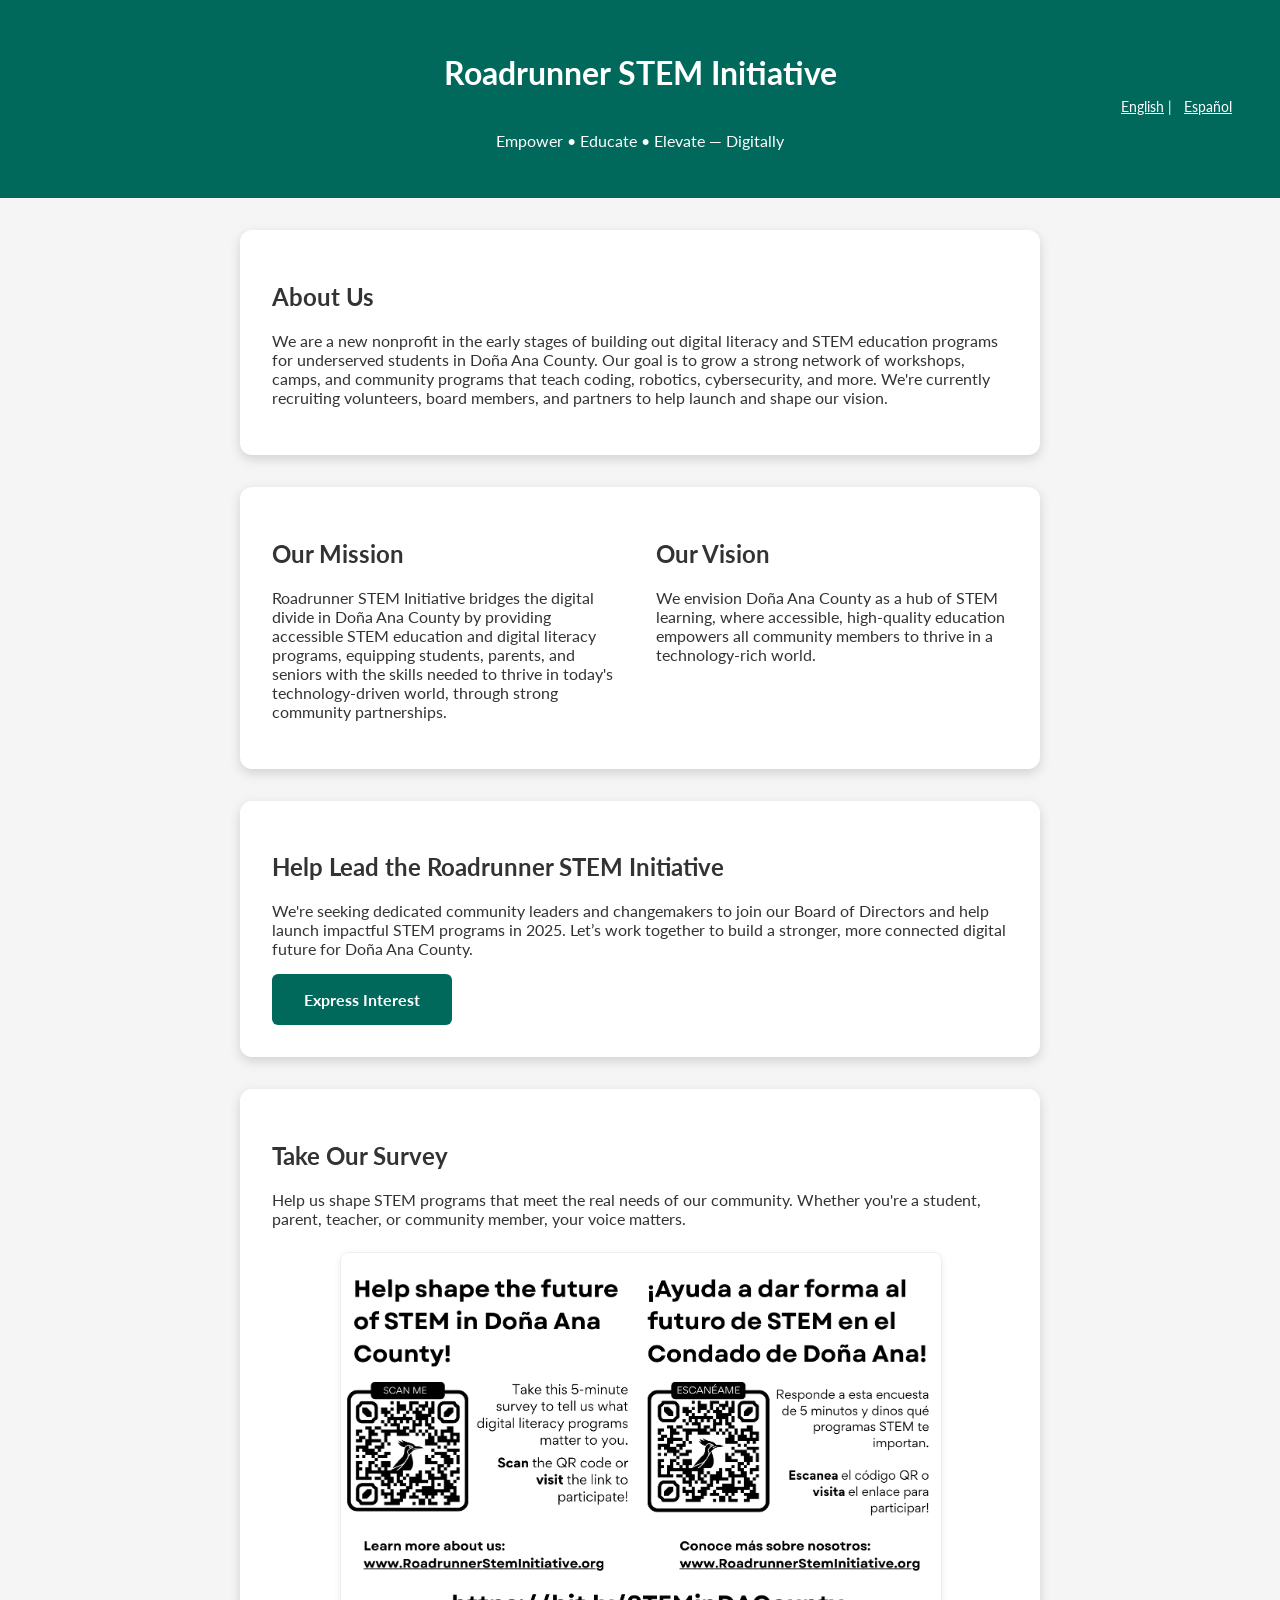
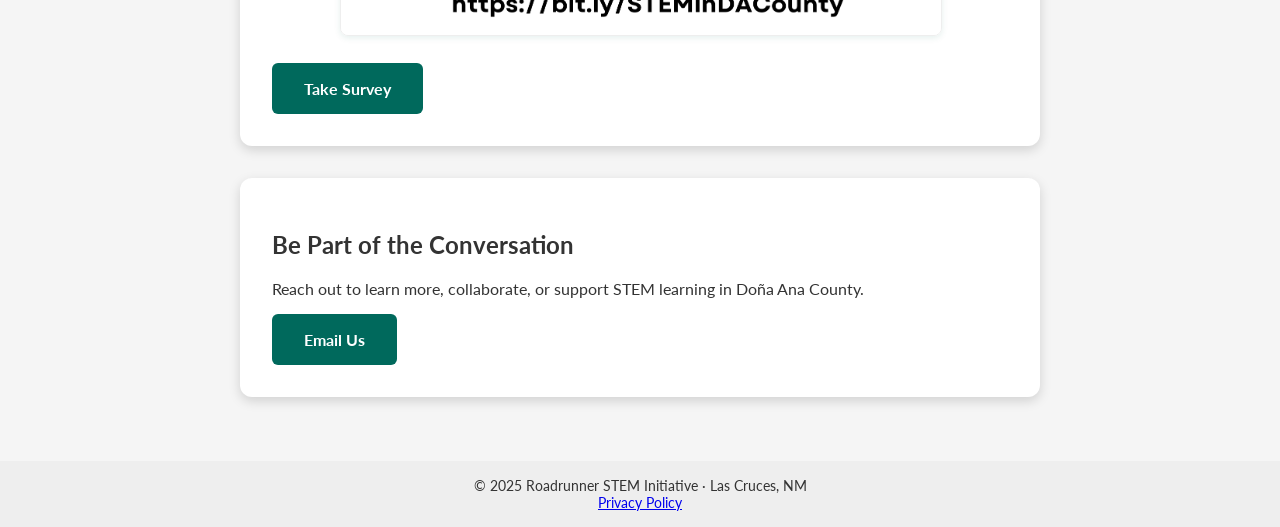
==== index.html @ 360e5752 "update 3" ====
<!DOCTYPE html>
<html lang="en">
<head>
  <meta charset="UTF-8" />
  <meta name="viewport" content="width=device-width, initial-scale=1.0" />
  <title>Roadrunner STEM Initiative</title>
  <link rel="icon" type="image/png" href="assets/icons/favicon.png">
  <!-- SEO Meta Tags – English -->
<meta name="description" content="Roadrunner STEM Initiative is a nonprofit in Las Cruces, NM providing digital literacy, coding, and STEM education programs for youth and families across Doña Ana County.">
<meta name="keywords" content="Las Cruces STEM programs, Doña Ana County nonprofit, youth tech education, digital literacy Las Cruces, free coding camps, middle school robotics, computer skills for families, STEM workshops New Mexico, afterschool STEM programs, digital safety education">
<meta name="author" content="Roadrunner STEM Initiative">
  <link href="https://fonts.googleapis.com/css2?family=Lato:wght@400;700&display=swap" rel="stylesheet">
  <link rel="stylesheet" href="style.css">
</head>
<body>
  <header>
    <h1>Roadrunner STEM Initiative</h1><div class="language-switch">
  <a href="index.html">English</a> | <a href="index-es.html">Español</a>
</div>
    <p>Empower • Educate • Elevate — Digitally</p>
  </header>

  <main>
    <section class="aboutus-section">
      <h2>About Us</h2>
      <p>
        We are a new nonprofit in the early stages of building out digital literacy and STEM education programs for underserved students in Doña Ana County. Our goal is to grow a strong network of workshops, camps, and community programs that teach coding, robotics, cybersecurity, and more. We're currently recruiting volunteers, board members, and partners to help launch and shape our vision.
      </p>
    </section>

    <section class="missionvision-section">
      <div>
    <h2>Our Mission</h2>
    <p>
      Roadrunner STEM Initiative bridges the digital divide in Doña Ana County by providing accessible STEM education and digital literacy programs, equipping students, parents, and seniors with the skills needed to thrive in today's technology-driven world, through strong community partnerships.
    </p>
  </div>

  <div>
    <h2>Our Vision</h2>
    <p>
      We envision Doña Ana County as a hub of STEM learning, where accessible, high-quality education empowers all community members to thrive in a technology-rich world.
    </p>
  </div>
</section>

    <section class="boardrecruit-section">
      <h2>Help Lead the Roadrunner STEM Initiative</h2>
      <p>
        We're seeking dedicated community leaders and changemakers to join our Board of Directors and help launch impactful STEM programs in 2025. Let’s work together to build a stronger, more connected digital future for Doña Ana County.
      </p>
      <a href="board-interest.html" class="button">Express Interest</a>
    </section>

    <section class="survey-section">
  <h2>Take Our Survey</h2>
  <p>
    Help us shape STEM programs that meet the real needs of our community. Whether you're a student, parent, teacher, or community member, your voice matters.
  </p>
  <div class="survey-image-container">
    <img src="/assets/surveys/SteminDAcountysuvey.png" 
         alt="STEM Community Survey: Scan QR code"
         width="600"
         class="survey-image">
  </div>
  <a href="https://forms.gle/hKJ4FtkLKgRzdd2U7" target="_blank" class="button">Take Survey</a>
</section>

    <section class="contactus-section">
  <h2>Be Part of the Conversation</h2>
  <p>
    Reach out to learn more, collaborate, or support STEM learning in Doña Ana County.
  </p>
  <a href="mailto:contact@roadrunnersteminitiative.org" class="button">Email Us</a>
</section>

  </main>

  <footer>
  &copy; 2025 Roadrunner STEM Initiative · Las Cruces, NM<br>
  <a href="privacy.html">Privacy Policy</a>
</footer>
</body>
</html>
---- style.css ----
/* Main site styles */
body {
  font-family: 'Lato', sans-serif;
  margin: 0;
  padding: 0;
  background: #f5f5f5;
  color: #333;
}

/* Header styles */
header {
  background: #00695c;
  color: white;
  padding: 2rem;
  text-align: center;
}

/* Main content container */
main {
  padding: 2rem;
  max-width: 800px;
  margin: auto;
}

/* Section card styling */
.aboutus-section,
.missionvision-section,
.boardrecruit-section,
.survey-section,
.contactus-section,
.interestform-section {
  background: white;
  padding: 2rem;
  margin-bottom: 2rem;
  border-radius: 12px;
  box-shadow: 0 4px 12px rgba(0, 0, 0, 0.15);
}

/* Button styles */
.button {
  display: inline-block;
  background: #00695c;
  color: white;
  padding: 1rem 2rem;
  text-decoration: none;
  border-radius: 6px;
  font-weight: bold;
  transition: background 0.3s ease;
}
.button:hover {
  background: #004d40;
}

/* Footer styles */
footer {
  text-align: center;
  padding: 1rem;
  background: #eee;
  font-size: 0.9rem;
}

/* Mission/Vision flex layout */
.missionvision-section {
  display: flex;
  flex-wrap: wrap;
  gap: 2rem;
}
.missionvision-section > div {
  flex: 1;
  min-width: 280px;
}

/* Form elements */
form {
  display: flex;
  flex-direction: column;
}
form label {
  font-weight: bold;
  margin-bottom: 0.5rem;
  display: block;
}
form input,
form select,
form textarea {
  width: 100%;
  padding: 0.75rem;
  margin-bottom: 1rem;
  border: 1px solid #ccc;
  border-radius: 6px;
  font-size: 1rem;
  font-family: 'Lato', sans-serif;
}
form button {
  align-self: flex-start;
  background-color: #00695c;
  color: white;
  padding: 0.75rem 1.5rem;
  border: none;
  border-radius: 6px;
  font-size: 1rem;
  cursor: pointer;
}
form button:hover {
  background-color: #004d40;
}

/* Language switcher */
.language-switch {
  text-align: right;
  margin-top: -1rem;
  margin-right: 1rem;
  font-size: 0.9rem;
}
.language-switch a {
  color: white;
  text-decoration: underline;
  margin-left: 0.5rem;
}

/* Checkbox group components */
.checkbox-group {
  margin-bottom: 1.5rem;
}
.checkbox-row {
  display: flex;
  align-items: center;
  gap: 0.5rem;
  margin-bottom: 0.5rem;
}
.checkbox-row input[type="checkbox"] {
  margin: 0;
  width: 1rem;
  height: 1rem;
  flex-shrink: 0;
}
.checkbox-row label {
  margin: 0;
  font-weight: normal;
}
.checkbox-row input[type="text"] {
  margin-left: 0.5rem;
  padding: 0.5rem;
  flex: 1;
  max-width: 200px;
  display: none;
}
input[type="checkbox"][value="Other"]:checked ~ input[type="text"] {
  display: block;
}

/* Privacy policy page */
.privacy-policy {
  max-width: 800px;
  margin: 2rem auto;
  padding: 2rem;
}
.privacy-policy h1 {
  color: #00695c;
  margin-bottom: 0.5rem;
}
.effective-date {
  color: #666;
  margin-bottom: 2rem;
}
.privacy-policy h2 {
  color: #004d40;
  margin-top: 2rem;
  border-bottom: 1px solid #eee;
  padding-bottom: 0.5rem;
}
.privacy-list {
  line-height: 1.6;
  padding-left: 1.5rem;
}
.privacy-list li {
  margin-bottom: 0.5rem;
}
.contact-section {
  background: #f8f9fa;
  padding: 1.5rem;
  border-radius: 8px;
  margin-top: 2rem;
}

/* Survey image container */
.survey-image-container {
   max-width: 600px;  /* Increased from 300px */
  margin: 1.5rem auto;  /* Slightly more vertical space */
}
.survey-image {
  width: 100%;
  height: auto;
  border: 1px solid #eee;
  border-radius: 8px;
  /* Add these new properties: */
  box-shadow: 0 2px 6px rgba(0,107,92,0.1);  /* Brand-color subtle shadow */
  transition: transform 0.2s ease;  /* Interactive hover effect */
}

.survey-image:hover {
  transform: scale(1.01);  /* Tiny zoom on hover */
}
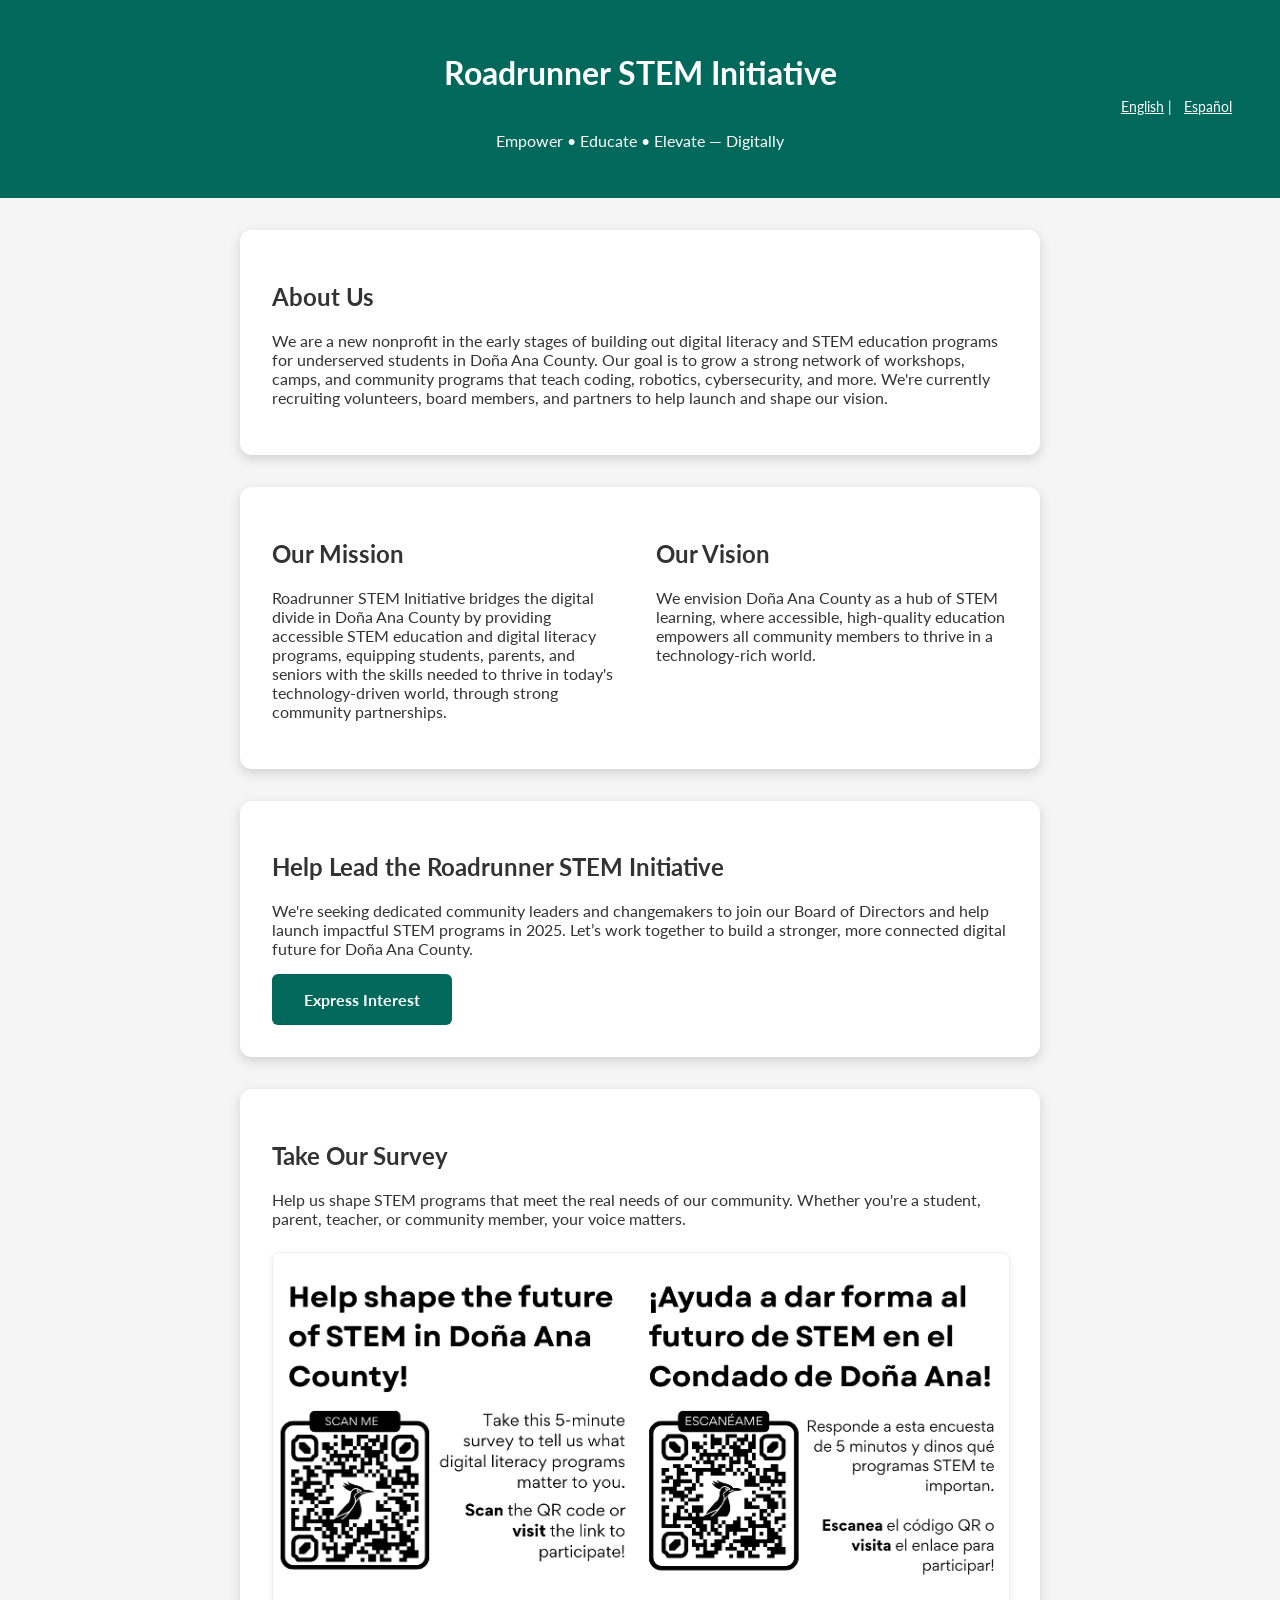
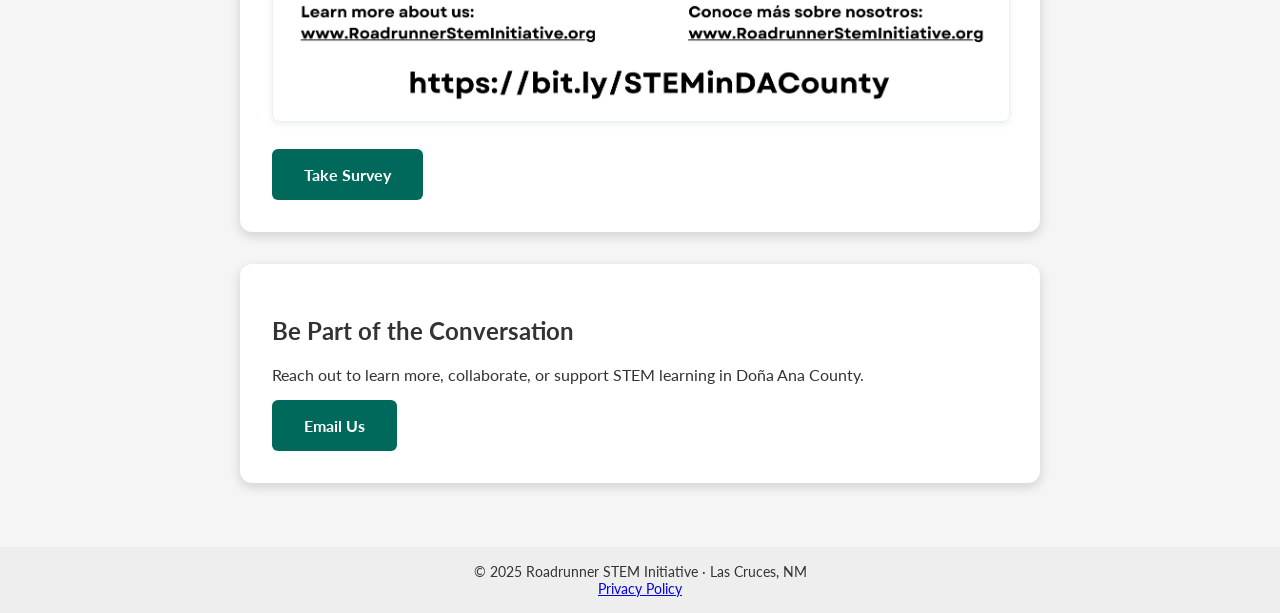
==== commit 25ffcf63: "size change 800" ====
--- a/index.html
+++ b/index.html
@@ -60,7 +60,7 @@
   <div class="survey-image-container">
     <img src="/assets/surveys/SteminDAcountysuvey.png" 
          alt="STEM Community Survey: Scan QR code"
-         width="600"
+         width="800"
          class="survey-image">
   </div>
   <a href="https://forms.gle/hKJ4FtkLKgRzdd2U7" target="_blank" class="button">Take Survey</a>
--- a/style.css
+++ b/style.css
@@ -185,7 +185,7 @@
 
 /* Survey image container */
 .survey-image-container {
-   max-width: 600px;  /* Increased from 300px */
+   max-width: 800px;  /* Increased from 300px */
   margin: 1.5rem auto;  /* Slightly more vertical space */
 }
 .survey-image {
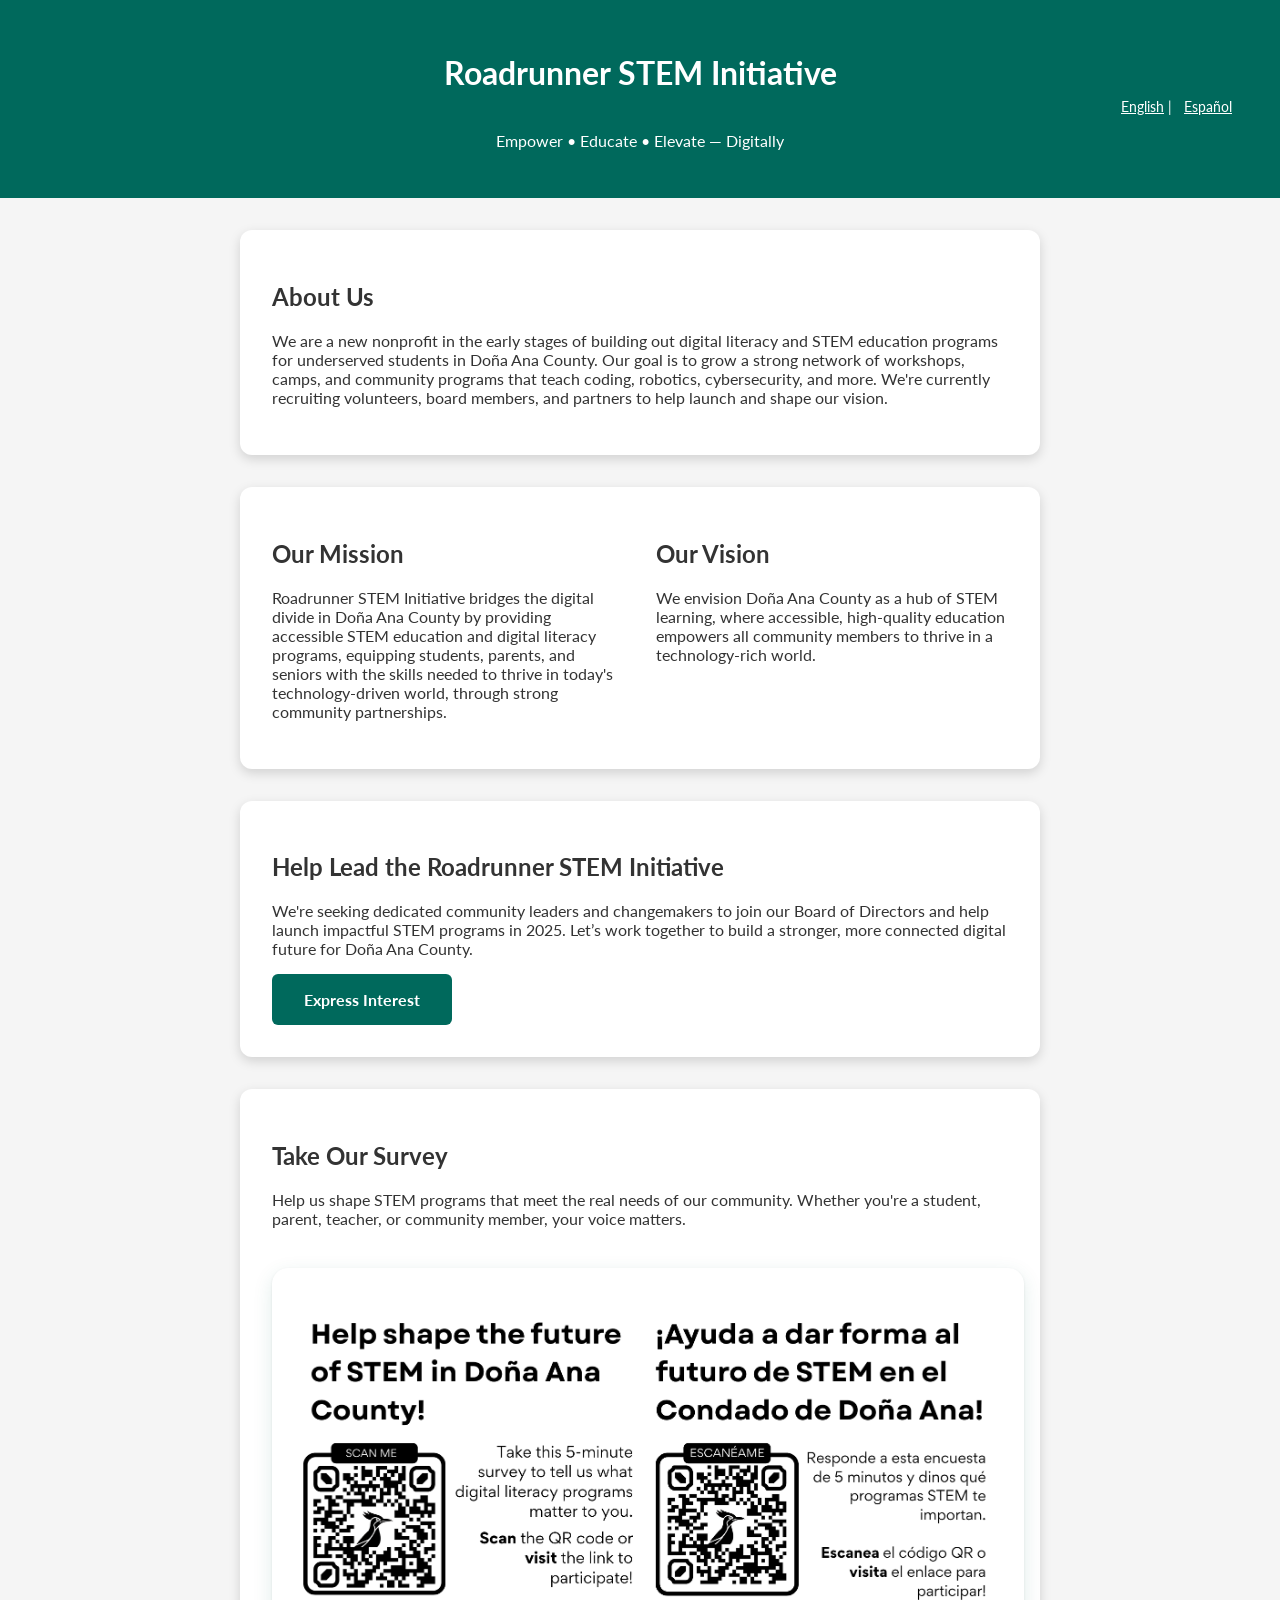
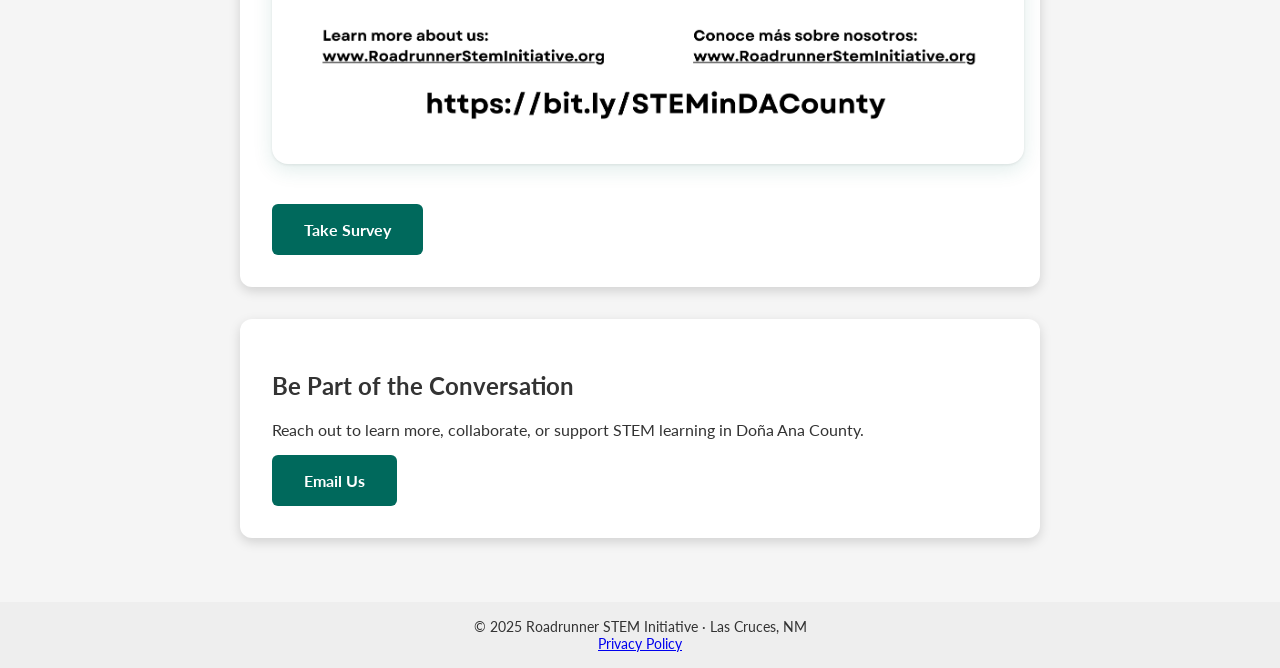
==== commit 3dbdec26: "size done" ====
--- a/index.html
+++ b/index.html
@@ -58,11 +58,12 @@
     Help us shape STEM programs that meet the real needs of our community. Whether you're a student, parent, teacher, or community member, your voice matters.
   </p>
   <div class="survey-image-container">
-    <img src="/assets/surveys/SteminDAcountysuvey.png" 
-         alt="STEM Community Survey: Scan QR code"
-         width="800"
-         class="survey-image">
-  </div>
+  <img src="/assets/surveys/SteminDAcountysuvey.png"
+       alt="Roadrunner STEM Initiative Survey - Scan to participate"
+       width="1200"
+       style="max-width: 100%; height: auto; display: block;">
+</div>
+
   <a href="https://forms.gle/hKJ4FtkLKgRzdd2U7" target="_blank" class="button">Take Survey</a>
 </section>
 
--- a/style.css
+++ b/style.css
@@ -185,19 +185,18 @@
 
 /* Survey image container */
 .survey-image-container {
-   max-width: 800px;  /* Increased from 300px */
-  margin: 1.5rem auto;  /* Slightly more vertical space */
-}
+  width: min(1200px, 100% - 2rem); /* Caps width + mobile padding */
+  margin: 2.5rem auto;
+  padding: 1.5rem;
+  background: white;
+  border-radius: 16px;
+  box-shadow: 
+    0 6px 20px rgba(0, 107, 92, 0.12),
+    0 1px 3px rgba(0, 0, 0, 0.08);
+}
+
 .survey-image {
-  width: 100%;
-  height: auto;
-  border: 1px solid #eee;
-  border-radius: 8px;
-  /* Add these new properties: */
-  box-shadow: 0 2px 6px rgba(0,107,92,0.1);  /* Brand-color subtle shadow */
-  transition: transform 0.2s ease;  /* Interactive hover effect */
-}
-
-.survey-image:hover {
-  transform: scale(1.01);  /* Tiny zoom on hover */
+  border-radius: 10px;
+  border: 1px solid #e0f2f1;
+  aspect-ratio: 1545/983; /* Prevents layout shift */
 }
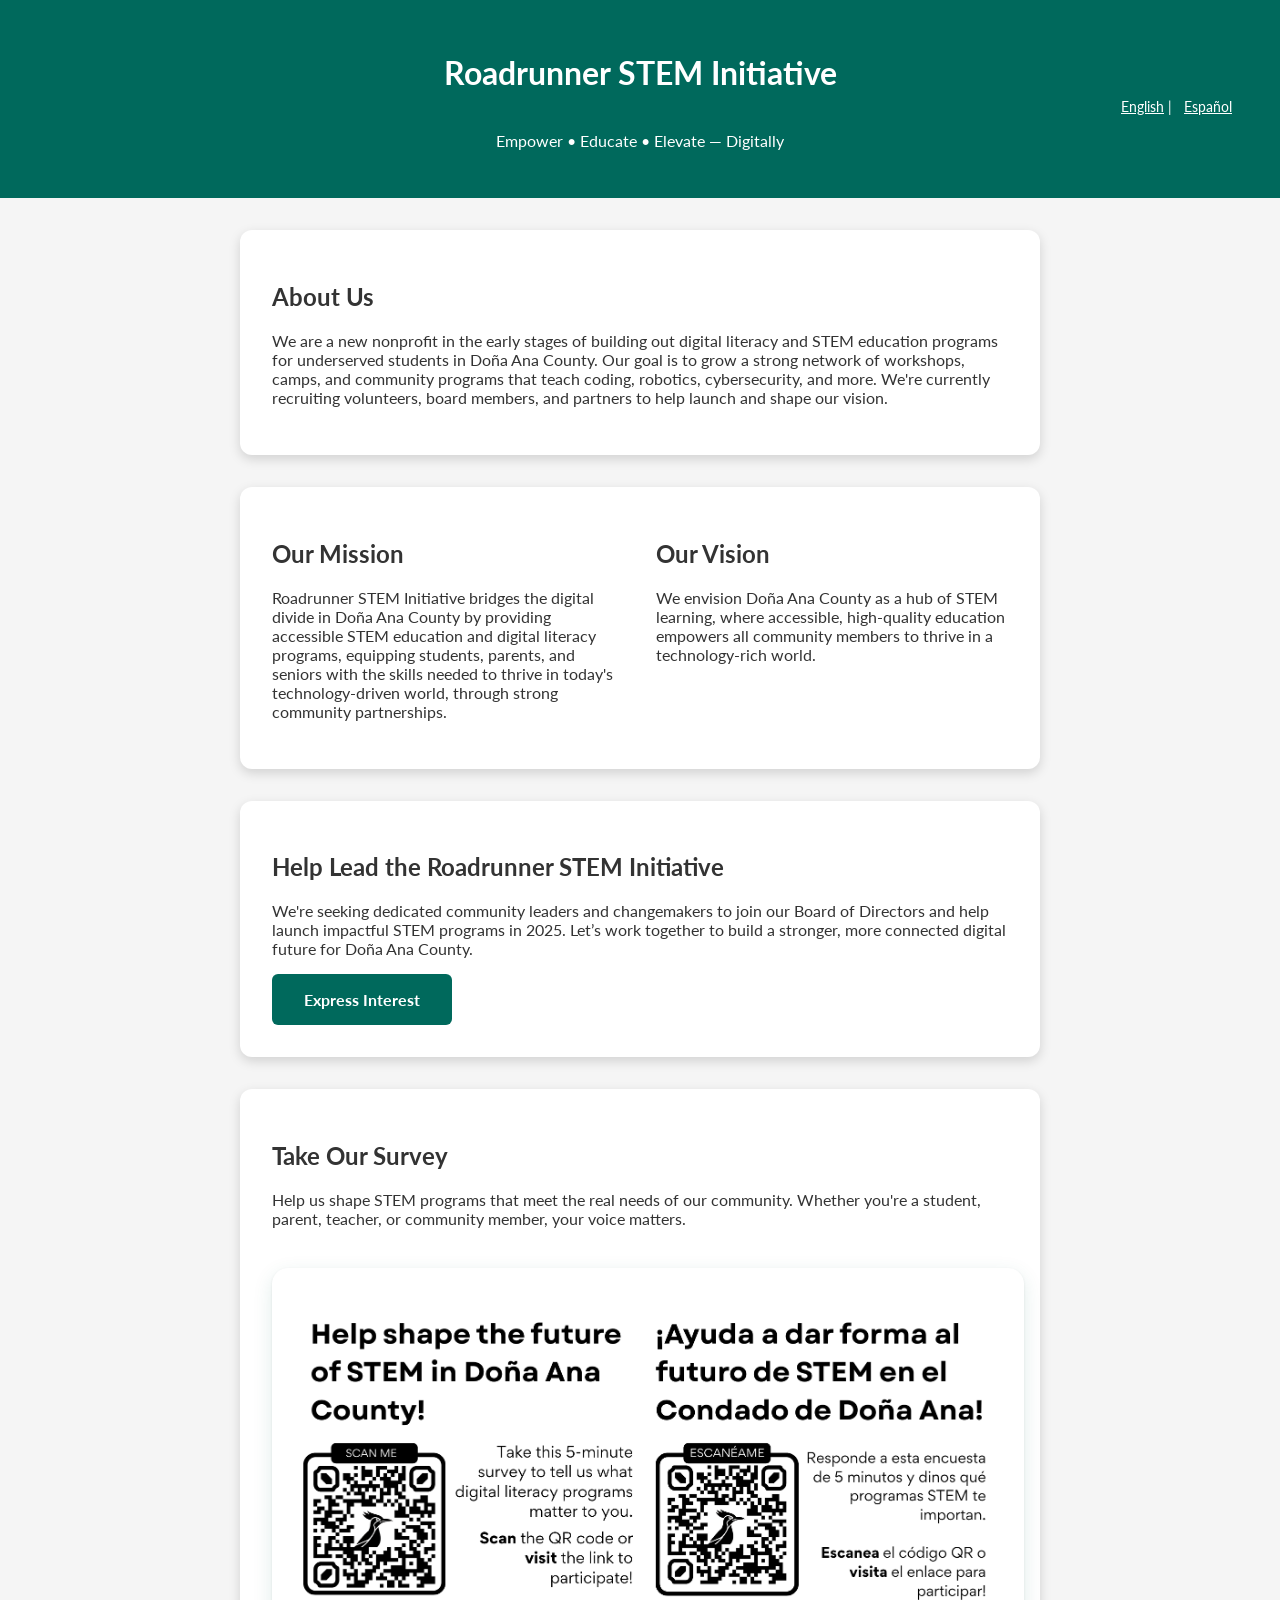
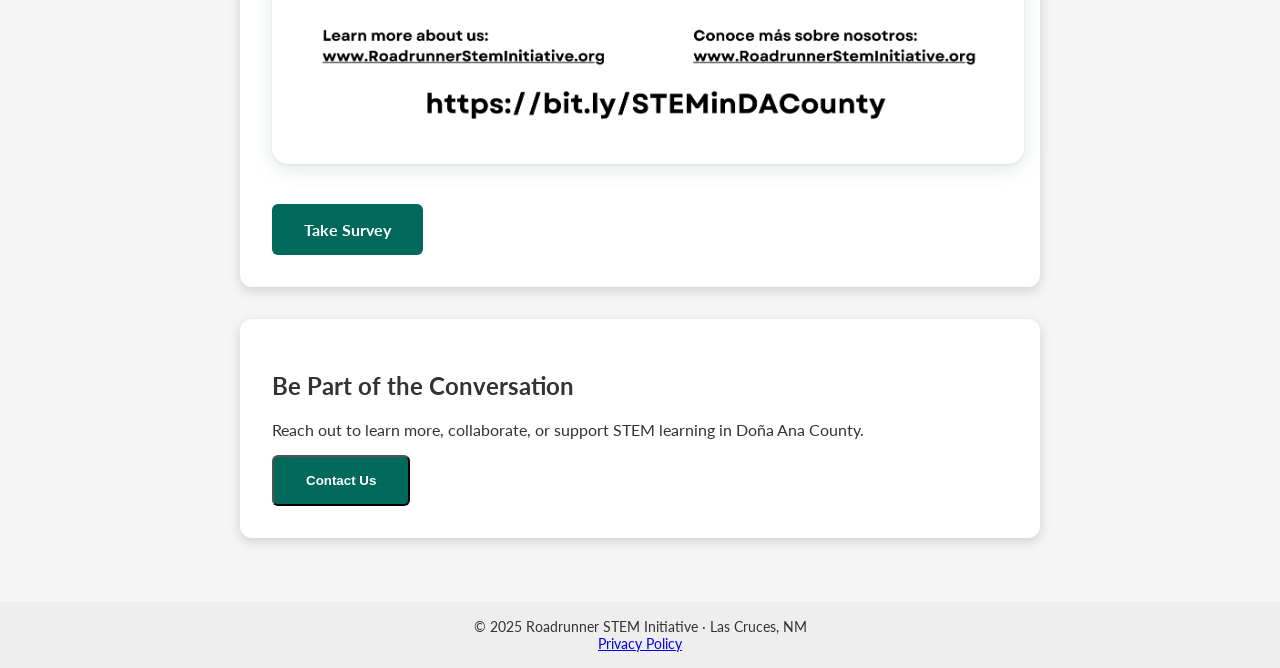
==== commit dc75c77f: "adding contact form" ====
--- a/index.html
+++ b/index.html
@@ -4,7 +4,7 @@
   <meta charset="UTF-8" />
   <meta name="viewport" content="width=device-width, initial-scale=1.0" />
   <title>Roadrunner STEM Initiative</title>
-  <link rel="icon" type="image/png" href="assets/icons/favicon.png">
+  <link rel="icon" type="image/png" href="assets/images/favicon.png">
   <!-- SEO Meta Tags – English -->
 <meta name="description" content="Roadrunner STEM Initiative is a nonprofit in Las Cruces, NM providing digital literacy, coding, and STEM education programs for youth and families across Doña Ana County.">
 <meta name="keywords" content="Las Cruces STEM programs, Doña Ana County nonprofit, youth tech education, digital literacy Las Cruces, free coding camps, middle school robotics, computer skills for families, STEM workshops New Mexico, afterschool STEM programs, digital safety education">
@@ -69,11 +69,17 @@
 
     <section class="contactus-section">
   <h2>Be Part of the Conversation</h2>
-  <p>
-    Reach out to learn more, collaborate, or support STEM learning in Doña Ana County.
-  </p>
-  <a href="mailto:contact@roadrunnersteminitiative.org" class="button">Email Us</a>
+  <p>Reach out to learn more, collaborate, or support STEM learning in Doña Ana County.</p>
+  <button class="button" onclick="openContactModal()">Contact Us</button>
 </section>
+
+<!-- Modal Shell -->
+<div id="contactModal" class="modal">
+  <div class="modal-content">
+    <span class="close-button" onclick="closeContactModal()">&times;</span>
+    <div id="contactFormContainer">Loading...</div>
+  </div>
+</div>
 
   </main>
 
@@ -81,5 +87,30 @@
   &copy; 2025 Roadrunner STEM Initiative · Las Cruces, NM<br>
   <a href="privacy.html">Privacy Policy</a>
 </footer>
+<script>
+  function openContactModal() {
+    const modal = document.getElementById('contactModal');
+    const container = document.getElementById('contactFormContainer');
+
+    modal.style.display = 'block';
+
+    // Load form only once
+    if (!container.dataset.loaded) {
+      fetch('contact-form.html')
+        .then(response => response.text())
+        .then(html => {
+          container.innerHTML = html;
+          container.dataset.loaded = "true";
+        })
+        .catch(err => {
+          container.innerHTML = '<p>Failed to load contact form. Please try again later.</p>';
+        });
+    }
+  }
+
+  function closeContactModal() {
+    document.getElementById('contactModal').style.display = 'none';
+  }
+</script>
 </body>
 </html>
--- a/style.css
+++ b/style.css
@@ -199,4 +199,35 @@
   border-radius: 10px;
   border: 1px solid #e0f2f1;
   aspect-ratio: 1545/983; /* Prevents layout shift */
-}+}
+
+.modal {
+  display: none;
+  position: fixed;
+  z-index: 99;
+  left: 0;
+  top: 0;
+  width: 100%;
+  height: 100%;
+  overflow: auto;
+  background-color: rgba(0,0,0,0.5);
+}
+
+.modal-content {
+  background-color: white;
+  margin: 10% auto;
+  padding: 2rem;
+  border: 1px solid #888;
+  width: 90%;
+  max-width: 500px;
+  border-radius: 12px;
+  box-shadow: 0 8px 24px rgba(0,0,0,0.2);
+}
+
+.close-button {
+  color: #aaa;
+  float: right;
+  font-size: 1.5rem;
+  font-weight: bold;
+  cursor: pointer;
+}
